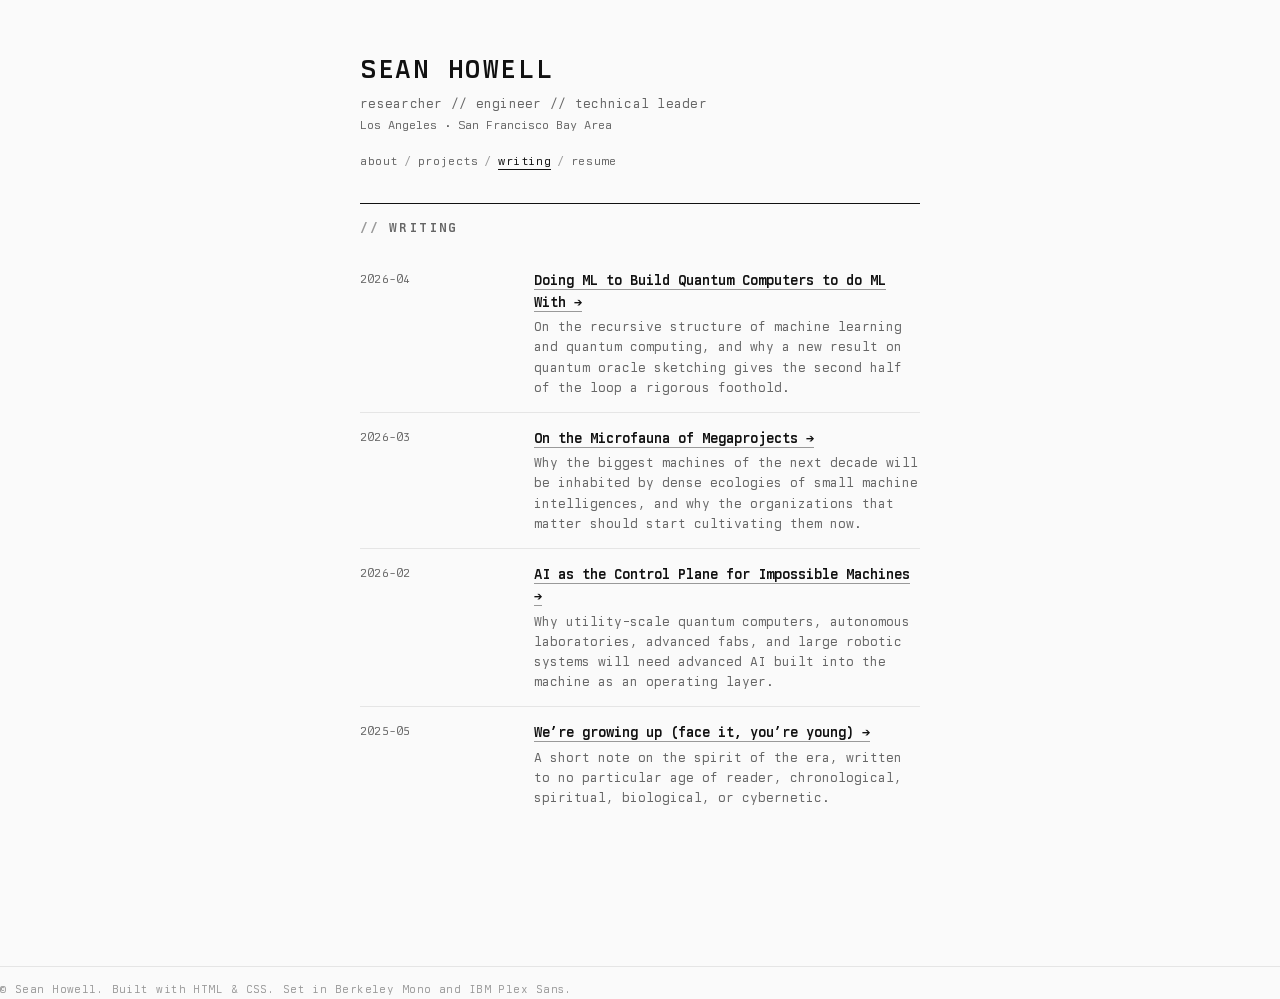
==== writing/index.html @ 1a3745f0 "Split single-page site into bio landing + projects, resume, writing pages - index.html reduced to bi" ====
<!DOCTYPE html>
<html lang="en">
<head>
  <meta charset="utf-8">
  <meta name="viewport" content="width=device-width, initial-scale=1">
  <title>Sean Howell — Writing</title>
  <meta name="description" content="Essays by Sean Howell on AI for science, quantum computing, and the systems and organizations that build impossible machines.">
  <link rel="icon" href="data:,">
  <link rel="stylesheet" href="/style.css">
</head>
<body>
  <main class="container">

    <header class="masthead">
      <h1>Sean Howell</h1>
      <p class="tagline">researcher // engineer // technical leader</p>
      <p class="location">Los Angeles &middot; San Francisco Bay Area</p>
      <nav class="anchor-rail" aria-label="Site">
        <a href="/">about</a><span class="sep">/</span><a href="/projects.html">projects</a><span class="sep">/</span><a href="/writing/" aria-current="page">writing</a><span class="sep">/</span><a href="/resume.html">resume</a>
      </nav>
    </header>

    <section id="writing">
      <h2>writing</h2>

      <div class="entry writing">
        <div class="lhs">2026-04</div>
        <div class="rhs">
          <div class="title"><a href="/writing/ml-quantum-loop.html">Doing ML to Build Quantum Computers to do ML With &rarr;</a></div>
          <div class="desc">On the recursive structure of machine learning and quantum computing, and why a new result on quantum oracle sketching gives the second half of the loop a rigorous foothold.</div>
        </div>
      </div>

      <div class="entry writing">
        <div class="lhs">2026-03</div>
        <div class="rhs">
          <div class="title"><a href="/writing/microfauna-of-megaprojects.html">On the Microfauna of Megaprojects &rarr;</a></div>
          <div class="desc">Why the biggest machines of the next decade will be inhabited by dense ecologies of small machine intelligences, and why the organizations that matter should start cultivating them now.</div>
        </div>
      </div>

      <div class="entry writing">
        <div class="lhs">2026-02</div>
        <div class="rhs">
          <div class="title"><a href="/writing/ai-control-plane.html">AI as the Control Plane for Impossible Machines &rarr;</a></div>
          <div class="desc">Why utility-scale quantum computers, autonomous laboratories, advanced fabs, and large robotic systems will need advanced AI built into the machine as an operating layer.</div>
        </div>
      </div>

      <div class="entry writing">
        <div class="lhs">2025-05</div>
        <div class="rhs">
          <div class="title"><a href="/writing/growing-up.html">We&rsquo;re growing up (face it, you&rsquo;re young) &rarr;</a></div>
          <div class="desc">A short note on the spirit of the era, written to no particular age of reader, chronological, spiritual, biological, or cybernetic.</div>
        </div>
      </div>

    </section>

  </main>

  <footer class="site-footer">
    &copy; Sean Howell. Built with HTML &amp; CSS. Set in Berkeley Mono and IBM Plex Sans.
  </footer>

</body>
</html>
---- style.css ----
/* ==========================================================================
   sghowell.github.io — stylesheet
   Berkeley Mono, monochrome, zero dependencies, zero JS.
   ========================================================================== */

@font-face {
  font-family: "Berkeley Mono";
  src: url("/fonts/BerkeleyMonoVariable.woff2") format("woff2");
  font-weight: 100 900;
  font-style: normal;
  font-display: swap;
}

@font-face {
  font-family: "IBM Plex Sans";
  src: url("/fonts/IBMPlexSans-Regular.woff2") format("woff2");
  font-weight: 400;
  font-style: normal;
  font-display: swap;
}

@font-face {
  font-family: "IBM Plex Sans";
  src: url("/fonts/IBMPlexSans-Italic.woff2") format("woff2");
  font-weight: 400;
  font-style: italic;
  font-display: swap;
}

@font-face {
  font-family: "IBM Plex Sans";
  src: url("/fonts/IBMPlexSans-SemiBold.woff2") format("woff2");
  font-weight: 600;
  font-style: normal;
  font-display: swap;
}

:root {
  --font: "Berkeley Mono", ui-monospace, "SF Mono", Menlo, Consolas, monospace;
  --font-prose: "IBM Plex Sans", ui-sans-serif, -apple-system, BlinkMacSystemFont, "Segoe UI", Inter, Roboto, Helvetica, Arial, sans-serif;

  --bg: #fafafa;
  --fg: #111111;
  --muted: #666666;
  --faint: #999999;
  --rule: #111111;
  --subtle: #e5e5e5;
}

@media (prefers-color-scheme: dark) {
  :root {
    --bg: #0e0e0e;
    --fg: #ededed;
    --muted: #8a8a8a;
    --faint: #5f5f5f;
    --rule: #ededed;
    --subtle: #1f1f1f;
  }
}

*, *::before, *::after { box-sizing: border-box; }

html { -webkit-text-size-adjust: 100%; }

body {
  margin: 0;
  background: var(--bg);
  color: var(--fg);
  font-family: var(--font);
  font-size: 14px;
  line-height: 1.6;
  font-feature-settings: "ss01", "ss02";
  -webkit-font-smoothing: antialiased;
  -moz-osx-font-smoothing: grayscale;
}

.container {
  max-width: 78ch;
  margin: 0 auto;
  padding: 48px 32px 96px;
}

@media (max-width: 640px) {
  .container { padding: 32px 20px 64px; }
}

/* ----- Masthead ----- */

.masthead { margin-bottom: 32px; }

.masthead h1 {
  margin: 0 0 4px;
  font-size: 1.625rem;
  font-weight: 700;
  letter-spacing: 0.06em;
  text-transform: uppercase;
}

.masthead .tagline {
  color: var(--muted);
  font-size: 0.8125rem;
  letter-spacing: 0.02em;
  margin: 0 0 2px;
}

.masthead .location {
  color: var(--muted);
  font-size: 0.75rem;
  margin: 0 0 16px;
}

.anchor-rail {
  font-size: 0.75rem;
  color: var(--muted);
  letter-spacing: 0.05em;
  margin: 0 0 8px;
}

.anchor-rail a {
  color: var(--muted);
  text-decoration: none;
  border-bottom: 1px solid transparent;
  padding-bottom: 1px;
}

.anchor-rail a:hover,
.anchor-rail a:focus-visible {
  color: var(--fg);
  border-bottom-color: var(--fg);
}

.anchor-rail a[aria-current="page"] {
  color: var(--fg);
  border-bottom-color: var(--fg);
}

.anchor-rail .sep {
  margin: 0 6px;
  color: var(--faint);
}

.masthead .resume-link {
  display: inline-block;
  margin-top: 12px;
  font-size: 0.75rem;
  color: var(--fg);
  text-decoration: none;
  border-bottom: 1px solid var(--fg);
  padding-bottom: 1px;
}

.masthead .resume-link:hover,
.masthead .resume-link:focus-visible {
  border-bottom-width: 2px;
}

/* ----- Sections ----- */

section {
  border-top: 1px solid var(--rule);
  padding-top: 14px;
  margin-top: 28px;
}

section:first-of-type { margin-top: 0; }

section > h2 {
  font-size: 0.8125rem;
  font-weight: 700;
  letter-spacing: 0.14em;
  text-transform: uppercase;
  color: var(--muted);
  margin: 0 0 16px;
}

section > h2::before { content: "// "; color: var(--faint); }

/* ----- About ----- */

.about p {
  margin: 0 0 12px;
  max-width: 72ch;
}

.about .edu {
  color: var(--muted);
  font-size: 0.75rem;
  margin-top: 16px;
}

/* ----- Entries (experience, projects, pubs) ----- */

.entry {
  display: grid;
  grid-template-columns: 150px 1fr;
  gap: 24px;
  padding: 14px 0;
  border-bottom: 1px solid var(--subtle);
}

.entry:last-of-type { border-bottom: 0; }

.entry .lhs {
  color: var(--muted);
  font-size: 0.75rem;
  padding-top: 1px;
  letter-spacing: 0.02em;
}

.entry .rhs .title {
  font-weight: 700;
  font-size: 0.875rem;
  color: var(--fg);
}

.entry .rhs .sub {
  color: var(--muted);
  font-size: 0.75rem;
  margin-top: 2px;
}

.entry .rhs ul {
  margin: 8px 0 0;
  padding-left: 16px;
  color: var(--muted);
  font-size: 0.8125rem;
  line-height: 1.55;
}

.entry .rhs ul li { margin-bottom: 4px; }

.entry .rhs .desc {
  color: var(--muted);
  font-size: 0.8125rem;
  margin-top: 4px;
  line-height: 1.55;
}

@media (max-width: 640px) {
  .entry { grid-template-columns: 1fr; gap: 6px; }
  .entry .lhs { font-size: 0.6875rem; }
}

/* ----- Projects group headings ----- */

.project-group {
  color: var(--faint);
  font-size: 0.6875rem;
  font-weight: 700;
  letter-spacing: 0.14em;
  text-transform: uppercase;
  margin: 22px 0 4px;
}

.project-group:first-child { margin-top: 0; }

.project .lhs .lang {
  display: inline-block;
  font-size: 0.6875rem;
  color: var(--muted);
}

.project .lhs .visibility {
  display: inline-block;
  font-size: 0.6875rem;
  color: var(--faint);
  margin-left: 6px;
}

.entry .title a {
  color: inherit;
  text-decoration: none;
  border-bottom: 1px solid var(--faint);
  padding-bottom: 1px;
}

.entry .title a:hover,
.entry .title a:focus-visible {
  border-bottom-color: var(--fg);
}

/* ----- Prior positions dense list ----- */

.prior {
  margin-top: 14px;
  padding-top: 14px;
  border-top: 1px solid var(--subtle);
  list-style: none;
  padding-left: 0;
}

.prior li {
  display: grid;
  grid-template-columns: 150px 1fr;
  gap: 24px;
  padding: 6px 0;
  font-size: 0.8125rem;
  color: var(--muted);
}

.prior li .lhs { color: var(--muted); font-size: 0.75rem; }

.prior li .rhs .title { color: var(--fg); font-weight: 700; }

@media (max-width: 640px) {
  .prior li { grid-template-columns: 1fr; gap: 2px; padding: 8px 0; }
}

/* ----- Publications ----- */

.pubs li {
  padding: 10px 0;
  font-size: 0.8125rem;
  color: var(--muted);
  border-bottom: 1px solid var(--subtle);
  line-height: 1.55;
}

.pubs li:last-child { border-bottom: 0; }

.pubs em { color: var(--fg); font-style: normal; }

.pubs ol { list-style: decimal; padding-left: 20px; margin: 0; }

/* ----- Contact ----- */

.contact-list {
  list-style: none;
  padding: 0;
  margin: 0;
  display: flex;
  flex-direction: column;
  gap: 10px;
}

.contact-list a {
  display: inline-flex;
  align-items: center;
  gap: 10px;
  color: var(--fg);
  text-decoration: none;
  font-size: 0.875rem;
  border-bottom: 1px solid transparent;
  padding-bottom: 1px;
  width: fit-content;
}

.contact-list a:hover,
.contact-list a:focus-visible {
  border-bottom-color: var(--fg);
}

.icon {
  width: 16px;
  height: 16px;
  display: inline-block;
  flex-shrink: 0;
  color: currentColor;
}

/* ----- Focus styles ----- */

:focus-visible { outline: 2px solid var(--fg); outline-offset: 2px; }

a { color: var(--fg); }

/* ----- Footer ----- */

.site-footer {
  margin-top: 48px;
  padding-top: 14px;
  border-top: 1px solid var(--subtle);
  color: var(--faint);
  font-size: 0.6875rem;
  letter-spacing: 0.04em;
}

/* ==========================================================================
   Essay pages (/writing/*.html)
   Scoped under body.essay so nothing leaks into the one-pager.
   ========================================================================== */

.essay .top-strip {
  display: flex;
  align-items: baseline;
  justify-content: space-between;
  gap: 16px;
  margin-bottom: 32px;
  padding-bottom: 14px;
  border-bottom: 1px solid var(--rule);
}

.essay .top-strip .brand {
  font-size: 0.8125rem;
  font-weight: 700;
  letter-spacing: 0.06em;
  text-transform: uppercase;
  color: var(--fg);
  text-decoration: none;
}

.essay .top-strip .brand .sep {
  color: var(--faint);
  margin: 0 6px;
  font-weight: 400;
}

.essay .top-strip .back {
  font-size: 0.75rem;
  color: var(--muted);
  text-decoration: none;
  border-bottom: 1px solid transparent;
  padding-bottom: 1px;
  white-space: nowrap;
}

.essay .top-strip .back:hover,
.essay .top-strip .back:focus-visible {
  color: var(--fg);
  border-bottom-color: var(--fg);
}

.essay .essay-header {
  margin-bottom: 40px;
}

.essay .essay-header .eyebrow {
  font-size: 0.75rem;
  font-weight: 700;
  letter-spacing: 0.14em;
  text-transform: uppercase;
  color: var(--muted);
  margin: 0 0 14px;
}

.essay .essay-header .eyebrow::before {
  content: "// ";
  color: var(--faint);
}

.essay .essay-header h1 {
  margin: 0 0 14px;
  font-family: var(--font);
  font-size: 1.5rem;
  font-weight: 700;
  letter-spacing: 0.02em;
  line-height: 1.25;
  max-width: 32ch;
  text-transform: none;
}

.essay .essay-header .dek {
  margin: 0 0 14px;
  max-width: 64ch;
  font-family: var(--font-prose);
  font-size: 0.9375rem;
  line-height: 1.6;
  color: var(--muted);
}

.essay .essay-header .date {
  margin: 0;
  font-size: 0.75rem;
  letter-spacing: 0.04em;
  text-transform: uppercase;
  color: var(--faint);
}

.essay .article {
  max-width: 64ch;
  font-family: var(--font-prose);
  font-size: 1.0625rem;
  line-height: 1.72;
  color: var(--fg);
}

.essay .article p {
  margin: 0 0 1.15em;
}

.essay .article h2 {
  margin: 2.2em 0 0.9em;
  font-family: var(--font);
  font-size: 0.8125rem;
  font-weight: 700;
  letter-spacing: 0.14em;
  text-transform: uppercase;
  color: var(--muted);
}

.essay .article h2::before {
  content: "// ";
  color: var(--faint);
}

.essay .article em {
  font-style: italic;
}

.essay .article a {
  color: var(--fg);
  text-decoration: none;
  border-bottom: 1px solid var(--subtle);
  padding-bottom: 1px;
}

.essay .article a:hover,
.essay .article a:focus-visible {
  border-bottom-color: var(--fg);
}

.essay .article .pullquote {
  margin: 1.8em 0;
  padding: 0.3em 0 0.3em 1.25em;
  border-left: 2px solid var(--fg);
}

.essay .article .pullquote p {
  margin: 0;
  font-style: italic;
  font-size: 1.125em;
  line-height: 1.55;
  color: var(--fg);
}

.essay .article sup.note {
  font-family: var(--font);
  font-size: 0.68em;
  vertical-align: super;
  line-height: 0;
  margin-left: 0.1em;
  white-space: nowrap;
}

.essay .article sup.note a {
  color: var(--muted);
  text-decoration: none;
  border-bottom: none;
  font-weight: 700;
}

.essay .article sup.note a:hover,
.essay .article sup.note a:focus-visible {
  color: var(--fg);
}

.essay .sources {
  margin-top: 48px;
  padding-top: 14px;
  border-top: 1px solid var(--rule);
  max-width: 64ch;
}

.essay .sources h2 {
  font-size: 0.8125rem;
  font-weight: 700;
  letter-spacing: 0.14em;
  text-transform: uppercase;
  color: var(--muted);
  margin: 0 0 16px;
}

.essay .sources h2::before {
  content: "// ";
  color: var(--faint);
}

.essay .sources ol {
  list-style: decimal;
  padding-left: 20px;
  margin: 0;
}

.essay .sources li {
  padding: 10px 0;
  font-family: var(--font-prose);
  font-size: 0.875rem;
  color: var(--muted);
  line-height: 1.55;
  border-bottom: 1px solid var(--subtle);
}

.essay .sources li:last-child {
  border-bottom: 0;
}

.essay .sources li a {
  color: var(--fg);
  text-decoration: none;
  border-bottom: 1px solid var(--subtle);
  padding-bottom: 1px;
}

.essay .sources li a:hover,
.essay .sources li a:focus-visible {
  border-bottom-color: var(--fg);
}

.essay .bottom-strip {
  margin-top: 40px;
  padding-top: 14px;
  border-top: 1px solid var(--subtle);
}

.essay .bottom-strip .back {
  font-size: 0.75rem;
  color: var(--muted);
  text-decoration: none;
  border-bottom: 1px solid transparent;
  padding-bottom: 1px;
}

.essay .bottom-strip .back:hover,
.essay .bottom-strip .back:focus-visible {
  color: var(--fg);
  border-bottom-color: var(--fg);
}

@media (max-width: 640px) {
  .essay .top-strip { flex-wrap: wrap; gap: 8px; }
  .essay .essay-header h1 { font-size: 1.25rem; }
  .essay .article { font-size: 1rem; line-height: 1.68; }
}
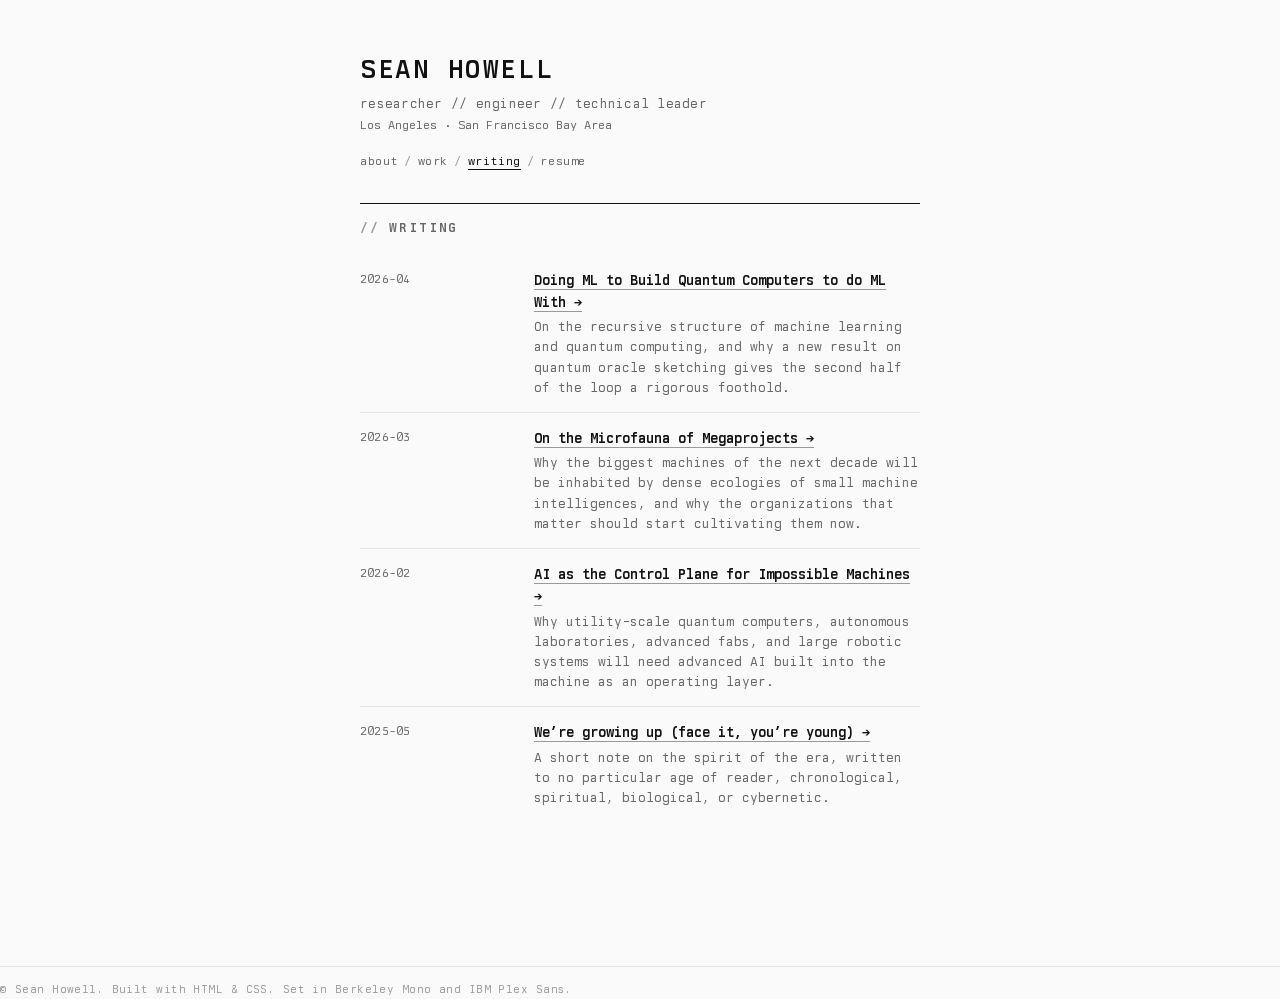
==== commit ce366422: "Refine bio and rename projects section to work - Rewrite About: Principal Engineer framing, AI as a " ====
--- a/writing/index.html
+++ b/writing/index.html
@@ -16,7 +16,7 @@
       <p class="tagline">researcher // engineer // technical leader</p>
       <p class="location">Los Angeles &middot; San Francisco Bay Area</p>
       <nav class="anchor-rail" aria-label="Site">
-        <a href="/">about</a><span class="sep">/</span><a href="/projects.html">projects</a><span class="sep">/</span><a href="/writing/" aria-current="page">writing</a><span class="sep">/</span><a href="/resume.html">resume</a>
+        <a href="/">about</a><span class="sep">/</span><a href="/projects.html">work</a><span class="sep">/</span><a href="/writing/" aria-current="page">writing</a><span class="sep">/</span><a href="/resume.html">resume</a>
       </nav>
     </header>
 
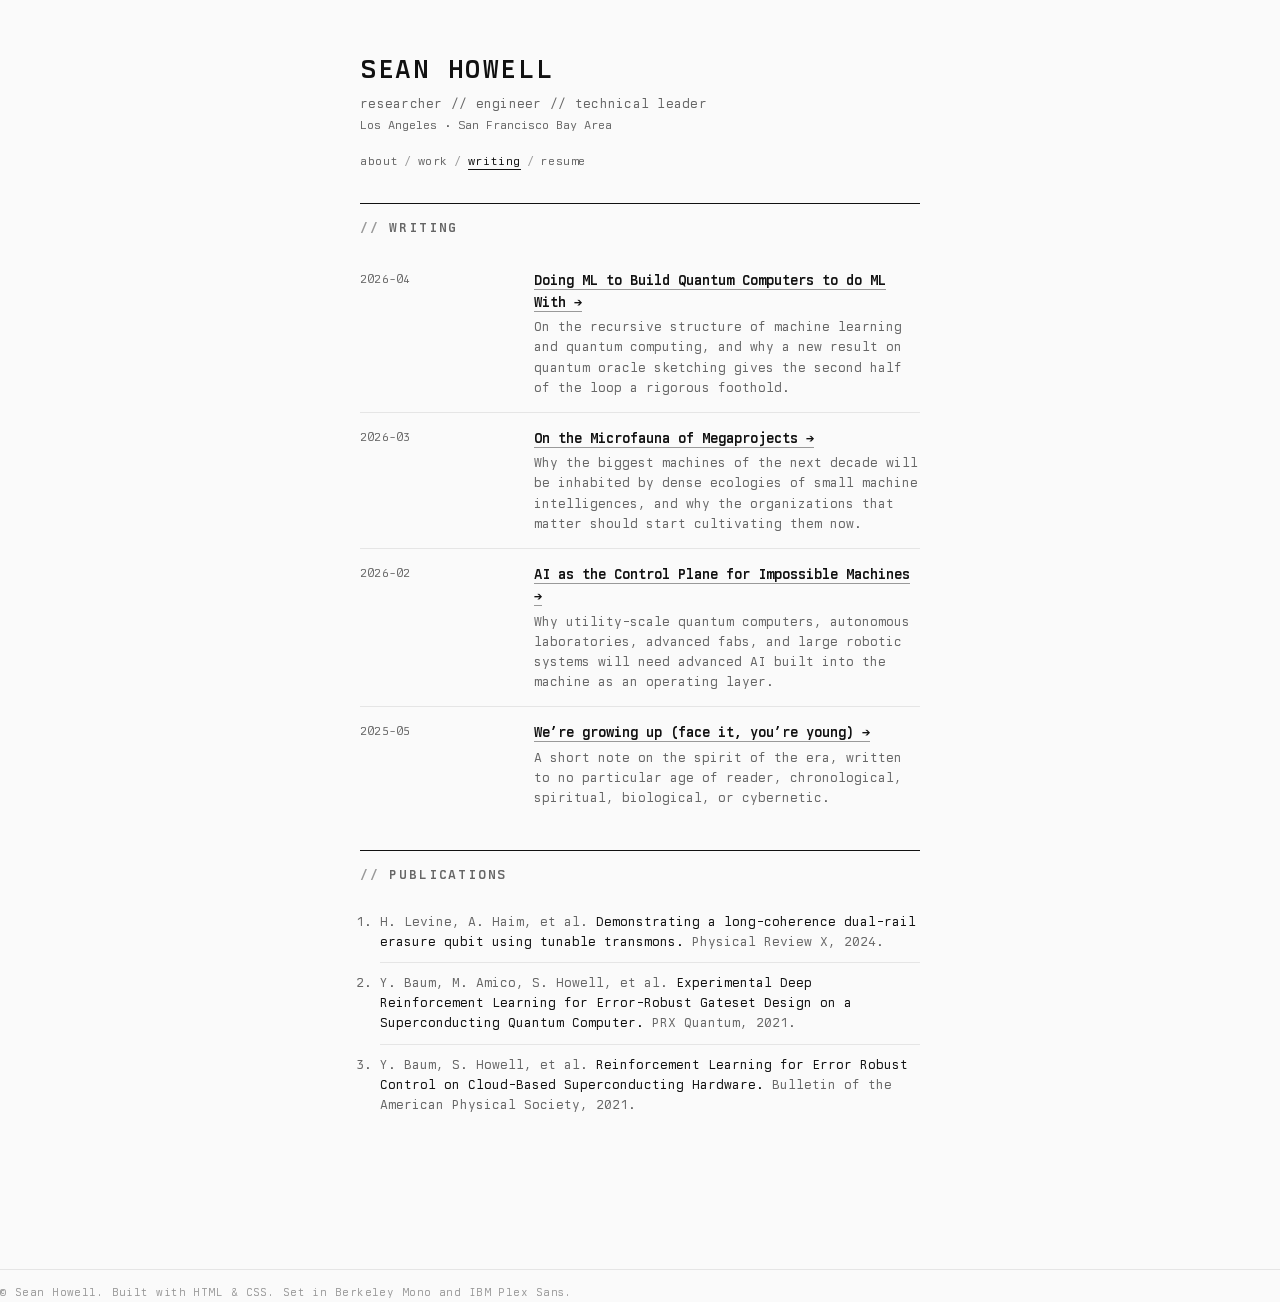
==== commit 3230b5c6: "Polish About copy and add publications to writing page - About: lead second sentence with 'I'm curre" ====
--- a/writing/index.html
+++ b/writing/index.html
@@ -57,6 +57,15 @@
 
     </section>
 
+    <section id="publications" class="pubs">
+      <h2>publications</h2>
+      <ol>
+        <li>H. Levine, A. Haim, et al. <em>Demonstrating a long-coherence dual-rail erasure qubit using tunable transmons.</em> Physical Review X, 2024.</li>
+        <li>Y. Baum, M. Amico, S. Howell, et al. <em>Experimental Deep Reinforcement Learning for Error-Robust Gateset Design on a Superconducting Quantum Computer.</em> PRX Quantum, 2021.</li>
+        <li>Y. Baum, S. Howell, et al. <em>Reinforcement Learning for Error Robust Control on Cloud-Based Superconducting Hardware.</em> Bulletin of the American Physical Society, 2021.</li>
+      </ol>
+    </section>
+
   </main>
 
   <footer class="site-footer">
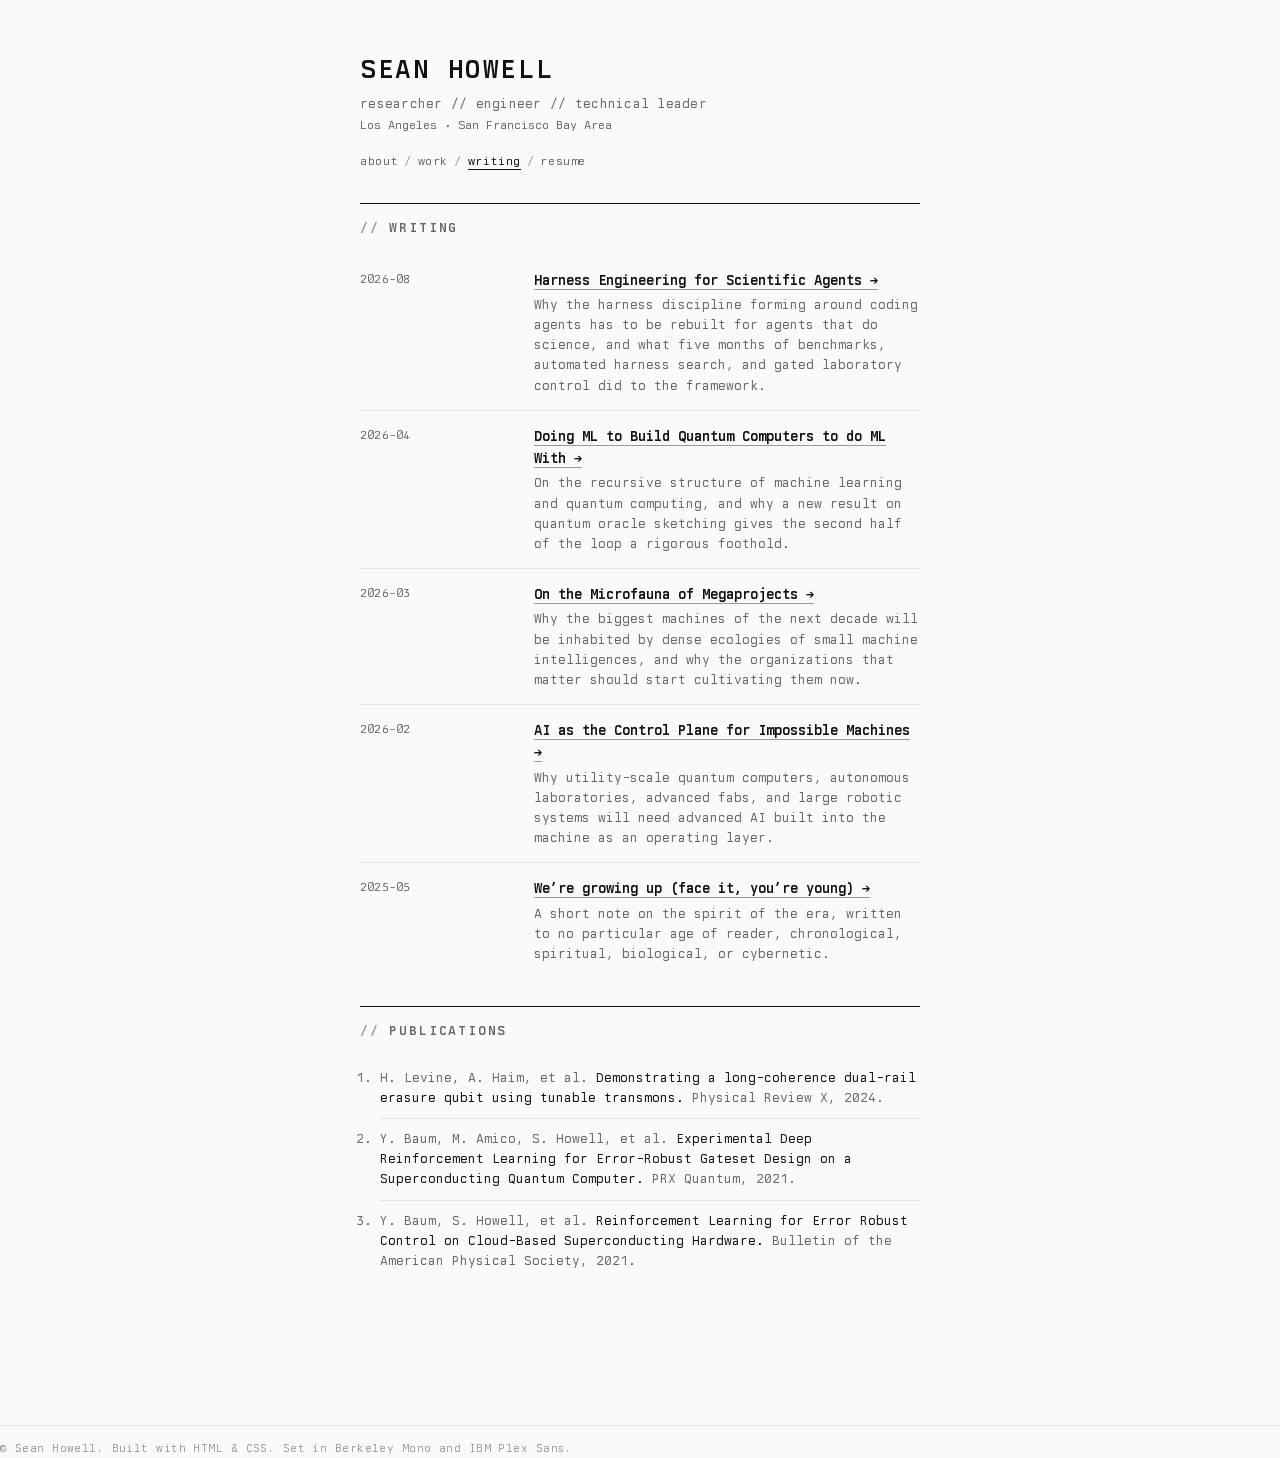
==== commit 089c2e0b: "Add "Harness Engineering for Scientific Agents" essay Second edition (August 2026), converted from P" ====
--- a/writing/index.html
+++ b/writing/index.html
@@ -22,6 +22,14 @@
 
     <section id="writing">
       <h2>writing</h2>
+
+      <div class="entry writing">
+        <div class="lhs">2026-08</div>
+        <div class="rhs">
+          <div class="title"><a href="/writing/harness-engineering-scientific-agents.html">Harness Engineering for Scientific Agents &rarr;</a></div>
+          <div class="desc">Why the harness discipline forming around coding agents has to be rebuilt for agents that do science, and what five months of benchmarks, automated harness search, and gated laboratory control did to the framework.</div>
+        </div>
+      </div>
 
       <div class="entry writing">
         <div class="lhs">2026-04</div>
--- a/style.css
+++ b/style.css
@@ -621,3 +621,528 @@
   .essay .essay-header h1 { font-size: 1.25rem; }
   .essay .article { font-size: 1rem; line-height: 1.68; }
 }
+
+/* ==========================================================================
+   Essay figures (/writing/*.html)
+   HTML + CSS diagrams. Monochrome, theme-aware, responsive, zero JS.
+   ========================================================================== */
+
+.essay .article h3 {
+  margin: 2em 0 0.7em;
+  font-family: var(--font-prose);
+  font-size: 1rem;
+  font-weight: 600;
+  line-height: 1.4;
+  color: var(--fg);
+}
+
+.essay .article .fig {
+  margin: 2.6em 0;
+  padding-top: 12px;
+  border-top: 1px solid var(--rule);
+}
+
+.essay .article .fig-kicker {
+  margin: 0 0 20px;
+  text-align: center;
+  font-family: var(--font);
+  font-size: 0.6875rem;
+  font-weight: 700;
+  letter-spacing: 0.14em;
+  text-transform: uppercase;
+  color: var(--muted);
+}
+
+.essay .article .fig-note {
+  margin: 18px 0 0;
+  text-align: center;
+  font-family: var(--font-prose);
+  font-style: italic;
+  font-size: 0.75rem;
+  line-height: 1.5;
+  color: var(--faint);
+}
+
+.essay .article .fig figcaption {
+  margin: 16px 0 0;
+  padding-top: 12px;
+  border-top: 1px solid var(--subtle);
+  font-family: var(--font-prose);
+  font-size: 0.8125rem;
+  font-style: italic;
+  line-height: 1.55;
+  color: var(--muted);
+}
+
+.essay .article .fig figcaption b {
+  font-family: var(--font);
+  font-style: normal;
+  font-weight: 700;
+  font-size: 0.75rem;
+  letter-spacing: 0.06em;
+  text-transform: uppercase;
+  color: var(--fg);
+}
+
+/* ----- Shared diagram box ----- */
+
+.essay .article .fig-box {
+  border: 1px solid var(--faint);
+  background: var(--subtle);
+  padding: 12px 14px;
+}
+
+.essay .article .fig-box ul {
+  margin: 0;
+  padding: 0;
+  list-style: none;
+  font-family: var(--font);
+  font-size: 0.75rem;
+  line-height: 1.95;
+  color: var(--fg);
+}
+
+.essay .article .box-label {
+  display: none;
+  margin: 0 0 8px;
+  font-family: var(--font);
+  font-size: 0.625rem;
+  font-weight: 700;
+  letter-spacing: 0.12em;
+  text-transform: uppercase;
+  color: var(--muted);
+}
+
+/* ----- Figure 1: two-axis matrix ----- */
+
+.essay .article .fig-matrix {
+  display: grid;
+  grid-template-columns: 108px 1fr 1fr;
+  gap: 10px;
+}
+
+.essay .article .fig-matrix .col-head {
+  align-self: end;
+  padding-bottom: 2px;
+  text-align: center;
+  font-family: var(--font);
+  font-size: 0.6875rem;
+  font-weight: 700;
+  letter-spacing: 0.1em;
+  text-transform: uppercase;
+  color: var(--fg);
+}
+
+.essay .article .fig-matrix .col-head span,
+.essay .article .fig-matrix .row-head span {
+  display: block;
+  margin-top: 3px;
+  font-family: var(--font-prose);
+  font-size: 0.6875rem;
+  font-style: italic;
+  font-weight: 400;
+  letter-spacing: 0;
+  line-height: 1.35;
+  text-transform: none;
+  color: var(--faint);
+}
+
+.essay .article .fig-matrix .row-head {
+  align-self: center;
+  text-align: right;
+  font-family: var(--font);
+  font-size: 0.6875rem;
+  font-weight: 700;
+  letter-spacing: 0.1em;
+  text-transform: uppercase;
+  color: var(--fg);
+}
+
+/* ----- Figure 2: validation-gap chart ----- */
+
+.essay .article .fig-chart {
+  display: grid;
+  grid-template-columns: minmax(0, 1fr) 140px;
+  gap: 18px;
+  align-items: center;
+}
+
+.essay .article .fig-svg {
+  display: block;
+  width: 100%;
+  max-width: 100%;
+  height: auto;
+}
+
+.essay .article .fig-svg .axis {
+  fill: none;
+  stroke: var(--faint);
+  stroke-width: 1;
+}
+
+.essay .article .fig-svg .curve {
+  fill: none;
+  stroke: var(--fg);
+  stroke-width: 1.75;
+  stroke-linejoin: round;
+  stroke-linecap: round;
+}
+
+.essay .article .fig-svg .curve.dash {
+  stroke-width: 1.4;
+  stroke-dasharray: 5 4;
+}
+
+.essay .article .fig-svg .gap-fill {
+  fill: var(--subtle);
+  stroke: none;
+}
+
+.essay .article .fig-svg .tick {
+  fill: none;
+  stroke: var(--muted);
+  stroke-width: 1;
+}
+
+.essay .article .fig-svg .gap-label {
+  fill: var(--muted);
+  font-family: var(--font);
+  font-size: 13px;
+  letter-spacing: 0.06em;
+}
+
+.essay .article .fig-chart .axis-y,
+.essay .article .fig-chart .axis-x {
+  margin: 0;
+  font-family: var(--font-prose);
+  font-size: 0.6875rem;
+  font-style: italic;
+  color: var(--faint);
+}
+
+.essay .article .fig-chart .axis-y { margin-bottom: 6px; }
+.essay .article .fig-chart .axis-x { margin-top: 6px; text-align: center; }
+
+.essay .article .fig-chart .legend {
+  margin: 0;
+  padding: 0;
+  list-style: none;
+}
+
+.essay .article .fig-chart .legend li + li { margin-top: 22px; }
+
+.essay .article .fig-chart .legend b {
+  display: block;
+  font-family: var(--font);
+  font-size: 0.75rem;
+  font-weight: 700;
+  letter-spacing: 0.04em;
+  color: var(--fg);
+}
+
+.essay .article .fig-chart .legend span {
+  display: block;
+  margin-top: 2px;
+  font-family: var(--font-prose);
+  font-size: 0.6875rem;
+  font-style: italic;
+  line-height: 1.4;
+  color: var(--faint);
+}
+
+.essay .article .fig-chart .swatch {
+  display: block;
+  width: 28px;
+  margin-bottom: 7px;
+  border-top: 2px solid var(--fg);
+}
+
+.essay .article .fig-chart .swatch.dashed {
+  border-top-width: 1.5px;
+  border-top-style: dashed;
+}
+
+/* ----- Figure 3: simulation-gated authorization ----- */
+
+.essay .article .fig-auth .reject {
+  max-width: 280px;
+  margin: 0 auto;
+  text-align: center;
+}
+
+.essay .article .fig-auth .up {
+  display: block;
+  margin: 2px 0;
+  font-family: var(--font);
+  font-size: 0.875rem;
+  color: var(--faint);
+}
+
+.essay .article .fig-flow {
+  display: flex;
+  align-items: stretch;
+  gap: 4px;
+}
+
+.essay .article .fig-flow .node {
+  flex: 1 1 0;
+  min-width: 0;
+  padding: 10px 8px;
+  border: 1px solid var(--faint);
+  background: var(--subtle);
+  text-align: center;
+}
+
+.essay .article .fig-flow .node.invert {
+  background: var(--fg);
+  border-color: var(--fg);
+}
+
+.essay .article .fig-flow .node.invert b,
+.essay .article .fig-flow .node.invert span { color: var(--bg); }
+
+.essay .article .fig-auth b {
+  display: block;
+  font-family: var(--font);
+  font-size: 0.6875rem;
+  font-weight: 700;
+  letter-spacing: 0.1em;
+  text-transform: uppercase;
+  color: var(--fg);
+}
+
+.essay .article .fig-auth span.sub {
+  display: block;
+  margin-top: 4px;
+  font-family: var(--font-prose);
+  font-size: 0.6875rem;
+  font-style: italic;
+  line-height: 1.35;
+  color: var(--muted);
+}
+
+.essay .article .fig-flow .arrow {
+  flex: 0 0 22px;
+  align-self: center;
+  text-align: center;
+  font-family: var(--font);
+  font-size: 0.875rem;
+  color: var(--faint);
+}
+
+.essay .article .fig-flow .arrow.wide { flex-basis: 74px; }
+
+.essay .article .fig-flow .arrow em {
+  display: block;
+  margin-top: 2px;
+  font-family: var(--font-prose);
+  font-size: 0.625rem;
+  font-style: italic;
+  line-height: 1.3;
+  color: var(--faint);
+}
+
+.essay .article .fig-auth .checks-head {
+  margin: 18px 0 6px;
+  font-family: var(--font);
+  font-size: 0.625rem;
+  font-weight: 700;
+  letter-spacing: 0.12em;
+  text-transform: uppercase;
+  color: var(--faint);
+}
+
+.essay .article .fig-auth .checks { margin: 0; }
+
+.essay .article .fig-auth .checks > div {
+  display: grid;
+  grid-template-columns: 104px 1fr;
+  gap: 14px;
+  padding: 3px 0;
+}
+
+.essay .article .fig-auth .checks dt {
+  font-family: var(--font);
+  font-size: 0.6875rem;
+  font-weight: 700;
+  letter-spacing: 0.08em;
+  text-transform: uppercase;
+  text-align: right;
+  color: var(--fg);
+}
+
+.essay .article .fig-auth .checks dd {
+  margin: 0;
+  font-family: var(--font-prose);
+  font-size: 0.75rem;
+  line-height: 1.4;
+  color: var(--muted);
+}
+
+.essay .article .fig-auth .operator {
+  margin-top: 16px;
+  border: 1px dashed var(--faint);
+  background: none;
+  padding: 10px 14px;
+}
+
+/* ----- Figure 4: verification stack ----- */
+
+.essay .article .fig-stack {
+  display: grid;
+  grid-template-columns: 108px minmax(0, 1fr) 112px;
+  column-gap: 14px;
+  row-gap: 6px;
+}
+
+.essay .article .fig-stack .layer {
+  grid-column: 2;
+  padding: 9px 13px;
+  border: 1px solid var(--faint);
+  background: var(--subtle);
+}
+
+.essay .article .fig-stack .layer b {
+  display: block;
+  font-family: var(--font);
+  font-size: 0.6875rem;
+  font-weight: 700;
+  letter-spacing: 0.1em;
+  text-transform: uppercase;
+  color: var(--fg);
+}
+
+.essay .article .fig-stack .layer span {
+  display: block;
+  margin-top: 2px;
+  font-family: var(--font-prose);
+  font-size: 0.75rem;
+  line-height: 1.4;
+  color: var(--muted);
+}
+
+.essay .article .fig-stack .frontier {
+  grid-column: 2;
+  height: 0;
+  margin: 5px 0;
+  border-top: 1px dashed var(--fg);
+}
+
+.essay .article .fig-stack .band {
+  grid-column: 1;
+  align-self: center;
+  text-align: right;
+  font-family: var(--font);
+  font-size: 0.6875rem;
+  font-weight: 700;
+  letter-spacing: 0.1em;
+  text-transform: uppercase;
+  color: var(--fg);
+}
+
+.essay .article .fig-stack .band-inf { grid-row: 1 / span 2; }
+.essay .article .fig-stack .band-comp { grid-row: 4 / span 4; }
+
+.essay .article .fig-stack .band span,
+.essay .article .fig-stack .frontier-note span {
+  display: block;
+  margin-top: 4px;
+  font-family: var(--font-prose);
+  font-size: 0.6875rem;
+  font-style: italic;
+  font-weight: 400;
+  letter-spacing: 0;
+  line-height: 1.35;
+  text-transform: none;
+  color: var(--faint);
+}
+
+.essay .article .fig-stack .frontier-note {
+  grid-column: 3;
+  grid-row: 3 / span 2;
+  align-self: center;
+  font-family: var(--font);
+  font-size: 0.6875rem;
+  font-weight: 700;
+  letter-spacing: 0.06em;
+  color: var(--fg);
+}
+
+/* ----- Reference groups ----- */
+
+.essay .sources h3 {
+  margin: 26px 0 6px;
+  font-family: var(--font);
+  font-size: 0.6875rem;
+  font-weight: 700;
+  letter-spacing: 0.14em;
+  text-transform: uppercase;
+  color: var(--faint);
+}
+
+.essay .sources h3:first-of-type { margin-top: 0; }
+
+/* ----- Figures on narrow screens ----- */
+
+@media (max-width: 640px) {
+  .essay .article .fig-matrix {
+    grid-template-columns: minmax(0, 1fr);
+    gap: 12px;
+  }
+
+  .essay .article .fig-matrix .col-head,
+  .essay .article .fig-matrix .row-head,
+  .essay .article .fig-matrix .mx-corner { display: none; }
+
+  .essay .article .box-label { display: block; }
+
+  .essay .article .fig-chart {
+    grid-template-columns: minmax(0, 1fr);
+    gap: 16px;
+  }
+
+  .essay .article .fig-chart .legend {
+    display: flex;
+    flex-wrap: wrap;
+    gap: 20px 28px;
+  }
+
+  .essay .article .fig-chart .legend li { flex: 1 1 130px; }
+
+  .essay .article .fig-chart .legend li + li { margin-top: 0; }
+
+  .essay .article .fig-flow { flex-direction: column; gap: 6px; }
+
+  .essay .article .fig-flow .node { flex: 0 0 auto; }
+
+  .essay .article .fig-flow .arrow,
+  .essay .article .fig-flow .arrow.wide { flex-basis: auto; }
+
+  .essay .article .fig-flow .arrow > span {
+    display: inline-block;
+    transform: rotate(90deg);
+  }
+
+  .essay .article .fig-flow .arrow em { display: inline; margin-left: 6px; }
+
+  .essay .article .fig-auth .checks > div {
+    grid-template-columns: 1fr;
+    gap: 0;
+  }
+
+  .essay .article .fig-auth .checks dt { text-align: left; }
+
+  .essay .article .fig-stack { grid-template-columns: minmax(0, 1fr); }
+
+  .essay .article .fig-stack .layer,
+  .essay .article .fig-stack .frontier,
+  .essay .article .fig-stack .band,
+  .essay .article .fig-stack .frontier-note {
+    grid-column: 1;
+    grid-row: auto;
+    text-align: left;
+  }
+
+  .essay .article .fig-stack .band { margin-top: 10px; }
+  .essay .article .fig-stack .band:first-child { margin-top: 0; }
+}
